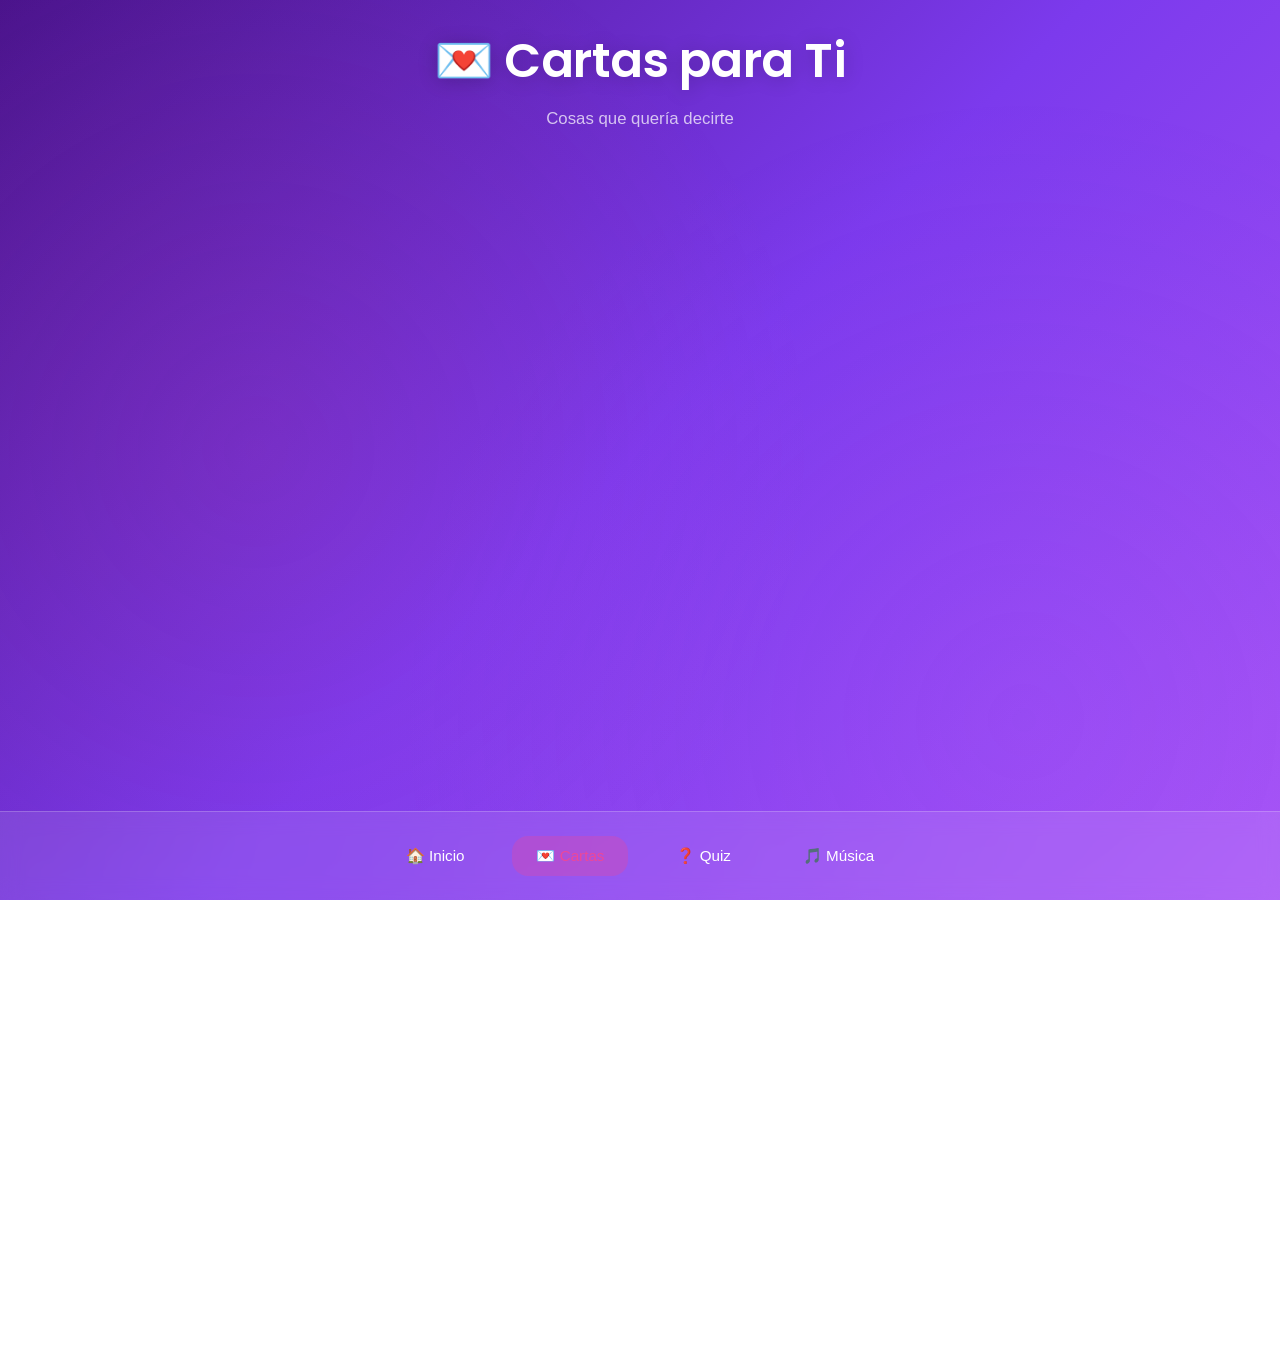
==== cartas.html @ 270d6484 "index y cartas" ====
<!DOCTYPE html>
<html lang="es">
<head>
  <meta charset="UTF-8">
  <meta name="viewport" content="width=device-width, initial-scale=1.0">
  <title>Cartas - Van & Moon</title>
  <link rel="preconnect" href="https://fonts.googleapis.com">
  <link rel="preconnect" href="https://fonts.gstatic.com" crossorigin>
  <link href="https://fonts.googleapis.com/css2?family=Poppins:wght@400;500;600;700&display=swap" rel="stylesheet">
  <link rel="stylesheet" href="cssP.css">
  <style>
    /* Estilos específicos de cartas */
    .cartas-container {
      display: flex;
      flex-direction: column;
      align-items: center;
      justify-content: center;
      min-height: 100vh;
      padding: var(--gap-lg);
      padding-bottom: 150px;
      gap: var(--gap-lg);
    }

    .cartas-header {
      text-align: center;
      animation: fadeInDown 0.8s ease forwards;
      margin-bottom: var(--gap-lg);
    }

    .cartas-header h1 {
      color: white;
      margin-bottom: var(--gap-sm);
      text-shadow: 0 2px 20px rgba(0, 0, 0, 0.2);
    }

    .cartas-header p {
      color: rgba(255, 255, 255, 0.8);
      font-size: 1.05rem;
    }

    /* Contenedor de cartas */
    .cartas-wrapper {
      display: grid;
      grid-template-columns: 1fr;
      gap: var(--gap-lg);
      width: 100%;
      max-width: 700px;
    }

    /* Carta individual */
    .carta {
      background: var(--glass-bg);
      backdrop-filter: blur(10px);
      border: 1px solid var(--glass-border);
      border-radius: var(--radius-lg);
      padding: var(--gap-lg);
      cursor: pointer;
      transition: all var(--transition-smooth);
      box-shadow: var(--shadow-md);
      opacity: 0;
      transform: scale(0.95);
      animation: fadeInUp var(--transition-smooth) ease forwards;
      min-height: 150px;
      display: flex;
      flex-direction: column;
      justify-content: center;
    }

    /* Animación con delay para cada carta */
    .carta:nth-child(1) { animation-delay: 0.1s; }
    .carta:nth-child(2) { animation-delay: 0.2s; }
    .carta:nth-child(3) { animation-delay: 0.3s; }
    .carta:nth-child(4) { animation-delay: 0.4s; }
    .carta:nth-child(5) { animation-delay: 0.5s; }

    .carta:hover {
      background: rgba(255, 255, 255, 0.15);
      transform: translateY(-8px) scale(1);
      border-color: rgba(236, 72, 153, 0.4);
      box-shadow: var(--shadow-lg);
    }

    .carta.active {
      background: rgba(236, 72, 153, 0.2);
      border-color: rgba(236, 72, 153, 0.5);
    }

    /* Encabezado de carta */
    .carta-header {
      display: flex;
      justify-content: space-between;
      align-items: center;
      margin-bottom: var(--gap-md);
    }

    .carta-numero {
      font-size: 0.9rem;
      color: rgba(255, 255, 255, 0.6);
      text-transform: uppercase;
      letter-spacing: 1px;
      font-weight: 500;
    }

    .carta-icono {
      font-size: 1.5rem;
      transition: transform var(--transition-fast);
    }

    .carta:hover .carta-icono {
      transform: scale(1.2);
    }

    .carta.active .carta-icono {
      transform: rotate(180deg);
    }

    /* Título de carta */
    .carta-titulo {
      font-size: 1.4rem;
      font-weight: 700;
      color: white;
      margin-bottom: var(--gap-sm);
      background: linear-gradient(135deg, #ec4899, #a855f7);
      -webkit-background-clip: text;
      -webkit-text-fill-color: transparent;
      background-clip: text;
    }

    /* Contenido de carta (oculto por defecto) */
    .carta-contenido {
      max-height: 0;
      overflow: hidden;
      transition: max-height var(--transition-smooth);
      color: rgba(255, 255, 255, 0.9);
      line-height: 1.8;
    }

    .carta.active .carta-contenido {
      max-height: 500px;
      margin-top: var(--gap-md);
      padding-top: var(--gap-md);
      border-top: 1px solid rgba(236, 72, 153, 0.2);
    }

    /* Subtítulo cuando está cerrada */
    .carta-preview {
      color: rgba(255, 255, 255, 0.6);
      font-size: 0.95rem;
      font-style: italic;
    }

    .carta.active .carta-preview {
      display: none;
    }

    /* Navegación inferior */
    nav {
      padding: var(--gap-md);
    }

    .nav-container {
      max-width: 700px;
      gap: var(--gap-md);
    }

    /* Responsive */
    @media (max-width: 768px) {
      .cartas-container {
        padding: var(--gap-md);
        padding-bottom: 150px;
      }

      .cartas-header h1 {
        font-size: 1.8rem;
      }

      .carta {
        padding: var(--gap-md);
        min-height: 120px;
      }

      .carta-titulo {
        font-size: 1.2rem;
      }

      .nav-container {
        gap: var(--gap-sm);
      }
    }

    @media (max-width: 480px) {
      .cartas-container {
        padding: var(--gap-sm);
        padding-bottom: 150px;
      }

      .cartas-header h1 {
        font-size: 1.5rem;
      }

      .cartas-header p {
        font-size: 0.95rem;
      }

      .carta {
        padding: var(--gap-md);
      }

      .carta-titulo {
        font-size: 1.1rem;
      }

      .carta-numero {
        font-size: 0.8rem;
      }

      .nav-container {
        gap: var(--gap-xs);
        flex-wrap: wrap;
      }

      .nav-link {
        padding: var(--gap-xs) var(--gap-sm);
        font-size: 0.8rem;
      }
    }
  </style>
</head>
<body>
  <div class="container">
    <div class="cartas-header">
      <h1>💌 Cartas para Ti</h1>
      <p>Cosas que quería decirte</p>
    </div>

    <div class="cartas-wrapper">
      <!-- Carta 1 -->
      <div class="carta" onclick="toggleCarta(this)">
        <div class="carta-header">
          <span class="carta-numero">Carta 01</span>
          <span class="carta-icono">💕</span>
        </div>
        <h3 class="carta-titulo">Por qué eres especial</h3>
        <p class="carta-preview">Haz clic para leer...</p>
        <div class="carta-contenido">
          <p>
            No es fácil explicar todo lo que sientes por alguien con palabras, 
            pero lo voy a intentar. Eres especial no porque seas perfecta, 
            sino porque en ti encuentro tranquilidad, risa, comprensión y amor genuino.
            <br><br>
            Lo que más me gusta de ti es tu forma de ver el mundo, 
            cómo luchas por lo que crees, y esa manera tuya de hacer sentir a la gente 
            que importan. Contigo, siento que puedo ser yo mismo.
          </p>
        </div>
      </div>

      <!-- Carta 2 -->
      <div class="carta" onclick="toggleCarta(this)">
        <div class="carta-header">
          <span class="carta-numero">Carta 02</span>
          <span class="carta-icono">🌙</span>
        </div>
        <h3 class="carta-titulo">Mi día favorito contigo</h3>
        <p class="carta-preview">Haz clic para leer...</p>
        <div class="carta-contenido">
          <p>
            No es un día específico, es esa sensación de venir a casa y que tú estés ahí. 
            Es despertarme sin presión de hacer nada en especial, solo estar juntos, 
            reír de cosas tontas, intentar cocinar algo que termina siendo un desastre, 
            y que aún así sea perfecto porque estoy contigo.
            <br><br>
            Son esos momentos pequeños los que realmente importan. 
            Un café, una película, conversaciones a las 2 de la mañana... 
            eso es lo que hace especial cada día.
          </p>
        </div>
      </div>

      <!-- Carta 3 -->
      <div class="carta" onclick="toggleCarta(this)">
        <div class="carta-header">
          <span class="carta-numero">Carta 03</span>
          <span class="carta-icono">✨</span>
        </div>
        <h3 class="carta-titulo">Cosas que admiro de ti</h3>
        <p class="carta-preview">Haz clic para leer...</p>
        <div class="carta-contenido">
          <p>
            Tu fuerza. La manera en que enfrentas los problemas sin rendirte, 
            sin importar cuántas veces caigas. Tu generosidad al dar amor sin esperar 
            nada a cambio. Tu sentido del humor que me hace reír en los momentos 
            más oscuros.
            <br><br>
            Admiro cómo te importan las personas, cómo das lo mejor de ti 
            en todo lo que haces. Eres inspiración, aunque no lo veas así.
          </p>
        </div>
      </div>

      <!-- Carta 4 -->
      <div class="carta" onclick="toggleCarta(this)">
        <div class="carta-header">
          <span class="carta-numero">Carta 04</span>
          <span class="carta-icono">🎵</span>
        </div>
        <h3 class="carta-titulo">Promesas para nuestro futuro</h3>
        <p class="carta-preview">Haz clic para leer...</p>
        <div class="carta-contenido">
          <p>
            Te prometo estar ahí en los buenos y malos momentos. 
            Prometo hacer el esfuerzo de comunicar lo que siento, 
            incluso cuando sea difícil. Prometo celebrar tus logros como propios 
            y apoyarte cuando dudes.
            <br><br>
            Prometo crear más momentos como estos, seguir haciendo cosas 
            que te hagan feliz, y nunca dejar de demostrarte lo importante que eres para mí.
            Contigo quiero construir una vida llena de amor y risas.
          </p>
        </div>
      </div>

      <!-- Carta 5 -->
      <div class="carta" onclick="toggleCarta(this)">
        <div class="carta-header">
          <span class="carta-numero">Carta 05</span>
          <span class="carta-icono">❤️</span>
        </div>
        <h3 class="carta-titulo">Te quiero porque...</h3>
        <p class="carta-preview">Haz clic para leer...</p>
        <div class="carta-contenido">
          <p>
            Te quiero porque no tengo que fingir contigo. Porque entiendes mis silencios 
            y celebras mis victorias. Porque eres mi lugar seguro, mi paz en la tormenta.
            <br><br>
            Te quiero porque cuando estoy contigo, siento que puedo ser mi mejor versión. 
            Porque sonríes como si el mundo fuera hermoso, y contagias esa esperanza. 
            Te quiero simplemente porque eres tú, y tú eres suficiente. Más que suficiente.
          </p>
        </div>
      </div>
    </div>
  </div>

  <!-- Navegación -->
  <nav>
    <div class="nav-container">
      <a href="index.html" class="nav-link">🏠 Inicio</a>
      <a href="cartas.html" class="nav-link active">💌 Cartas</a>
      <a href="quiz.html" class="nav-link">❓ Quiz</a>
      <a href="playlist.html" class="nav-link">🎵 Música</a>
    </div>
  </nav>

  <script>
    // Función para abrir/cerrar cartas
    function toggleCarta(element) {
      // Cerrar otras cartas
      document.querySelectorAll('.carta').forEach(carta => {
        if (carta !== element) {
          carta.classList.remove('active');
        }
      });

      // Toggle esta carta
      element.classList.toggle('active');
    }

    // Script para marcar nav activo
    function markActiveNav() {
      const currentPage = window.location.pathname.split('/').pop() || 'index.html';
      document.querySelectorAll('.nav-link').forEach(link => {
        const href = link.getAttribute('href');
        if (href === currentPage) {
          link.classList.add('active');
        }
      });
    }

    window.addEventListener('load', markActiveNav);
  </script>
</body>
</html>
---- cssP.css ----
/* ==========================================
   CSSPS GLOBAL - APLICACIÓN VAN & MOON
   ========================================== */

/* Variables de diseño */
:root {
  /* Colores primarios */
  --morado-oscuro: #4a148c;
  --morado-medio: #7c3aed;
  --morado-claro: #a855f7;
  --rosa-vibrante: #ec4899;
  --rosa-suave: #f472b6;
  --blanco-crema: #faf8f6;
  --gris-oscuro: #1f1f1f;
  
  /* Sombras y glassmorphism */
  --shadow-sm: 0 2px 8px rgba(0, 0, 0, 0.1);
  --shadow-md: 0 8px 32px rgba(0, 0, 0, 0.15);
  --shadow-lg: 0 20px 60px rgba(124, 58, 237, 0.2);
  --glass-bg: rgba(255, 255, 255, 0.1);
  --glass-border: rgba(255, 255, 255, 0.2);
  
  /* Espaciado */
  --gap-xs: 0.5rem;
  --gap-sm: 1rem;
  --gap-md: 1.5rem;
  --gap-lg: 2rem;
  --gap-xl: 3rem;
  
  /* Border radius */
  --radius-sm: 0.5rem;
  --radius-md: 1rem;
  --radius-lg: 1.5rem;
  --radius-xl: 2rem;
  
  /* Transiciones */
  --transition-fast: 0.2s ease;
  --transition-smooth: 0.4s cubic-bezier(0.4, 0, 0.2, 1);
  --transition-slow: 0.6s cubic-bezier(0.4, 0, 0.2, 1);
}

/* Reset y base */
* {
  margin: 0;
  padding: 0;
  box-sizing: border-box;
}

html {
  scroll-behavior: smooth;
}

body {
  font-family: 'Segoe UI', Tahoma, Geneva, Verdana, sans-serif;
  background: linear-gradient(135deg, #4a148c 0%, #7c3aed 50%, #a855f7 100%);
  background-attachment: fixed;
  color: var(--gris-oscuro);
  line-height: 1.6;
  min-height: 100vh;
  overflow-x: hidden;
}

/* Patrón de fondo sutil */
body::before {
  content: '';
  position: fixed;
  top: 0;
  left: 0;
  width: 100%;
  height: 100%;
  background-image: 
    radial-gradient(circle at 20% 50%, rgba(236, 72, 153, 0.1) 0%, transparent 50%),
    radial-gradient(circle at 80% 80%, rgba(168, 85, 247, 0.1) 0%, transparent 50%);
  pointer-events: none;
  z-index: -1;
}

/* Tipografía */
h1, h2, h3, h4, h5, h6 {
  font-family: 'Poppins', sans-serif;
  font-weight: 600;
  letter-spacing: -0.5px;
}

h1 {
  font-size: 3rem;
  line-height: 1.2;
}

h2 {
  font-size: 2rem;
  line-height: 1.3;
}

h3 {
  font-size: 1.5rem;
}

p {
  font-size: 1rem;
  opacity: 0.9;
}

/* Contenedor principal */
.container {
  max-width: 1000px;
  margin: 0 auto;
  padding: var(--gap-lg);
  width: 100%;
}

/* Card glassmorphism */
.card {
  background: var(--glass-bg);
  backdrop-filter: blur(10px);
  border: 1px solid var(--glass-border);
  border-radius: var(--radius-lg);
  padding: var(--gap-lg);
  box-shadow: var(--shadow-md);
  transition: all var(--transition-smooth);
}

.card:hover {
  background: rgba(255, 255, 255, 0.15);
  transform: translateY(-4px);
  box-shadow: var(--shadow-lg);
  border-color: rgba(236, 72, 153, 0.3);
}

/* Botones */
button, .btn {
  padding: 0.75rem 2rem;
  border: none;
  border-radius: var(--radius-md);
  font-size: 1rem;
  font-weight: 600;
  cursor: pointer;
  transition: all var(--transition-fast);
  text-decoration: none;
  display: inline-flex;
  align-items: center;
  justify-content: center;
  gap: var(--gap-xs);
  font-family: 'Poppins', sans-serif;
}

/* Botón primario */
.btn-primary {
  background: linear-gradient(135deg, #ec4899, #a855f7);
  color: white;
  box-shadow: var(--shadow-md);
}

.btn-primary:hover {
  transform: translateY(-2px);
  box-shadow: var(--shadow-lg);
}

.btn-primary:active {
  transform: translateY(0);
}

/* Botón secundario */
.btn-secondary {
  background: var(--glass-bg);
  border: 2px solid var(--rosa-vibrante);
  color: white;
}

.btn-secondary:hover {
  background: rgba(236, 72, 153, 0.2);
}

/* Navegación */
nav {
  background: var(--glass-bg);
  backdrop-filter: blur(10px);
  border-top: 1px solid var(--glass-border);
  padding: var(--gap-md);
  position: fixed;
  bottom: 0;
  left: 0;
  right: 0;
  z-index: 100;
}

.nav-container {
  max-width: 1000px;
  margin: 0 auto;
  display: flex;
  justify-content: center;
  gap: var(--gap-lg);
  flex-wrap: wrap;
}

.nav-link {
  color: white;
  text-decoration: none;
  padding: var(--gap-xs) var(--gap-md);
  border-radius: var(--radius-md);
  transition: all var(--transition-fast);
  font-weight: 500;
  font-size: 0.95rem;
}

.nav-link:hover,
.nav-link.active {
  background: rgba(236, 72, 153, 0.3);
  color: #ec4899;
}

/* Animaciones */
@keyframes fadeInUp {
  from {
    opacity: 0;
    transform: translateY(30px);
  }
  to {
    opacity: 1;
    transform: translateY(0);
  }
}

@keyframes fadeInDown {
  from {
    opacity: 0;
    transform: translateY(-30px);
  }
  to {
    opacity: 1;
    transform: translateY(0);
  }
}

@keyframes slideInLeft {
  from {
    opacity: 0;
    transform: translateX(-50px);
  }
  to {
    opacity: 1;
    transform: translateX(0);
  }
}

@keyframes pulse-glow {
  0%, 100% {
    box-shadow: var(--shadow-md);
  }
  50% {
    box-shadow: var(--shadow-lg);
  }
}

@keyframes float {
  0%, 100% {
    transform: translateY(0px);
  }
  50% {
    transform: translateY(-10px);
  }
}

.fade-in-up {
  animation: fadeInUp var(--transition-slow) ease forwards;
}

.fade-in-down {
  animation: fadeInDown var(--transition-slow) ease forwards;
}

.slide-in-left {
  animation: slideInLeft var(--transition-slow) ease forwards;
}

.pulse-glow {
  animation: pulse-glow 2s ease-in-out infinite;
}

.float {
  animation: float 3s ease-in-out infinite;
}

/* Utilidades */
.text-center {
  text-align: center;
}

.text-white {
  color: white;
}

.text-gradient {
  background: linear-gradient(135deg, #ec4899, #a855f7);
  -webkit-background-clip: text;
  -webkit-text-fill-color: transparent;
  background-clip: text;
}

.mt-sm { margin-top: var(--gap-sm); }
.mt-md { margin-top: var(--gap-md); }
.mt-lg { margin-top: var(--gap-lg); }
.mt-xl { margin-top: var(--gap-xl); }

.mb-sm { margin-bottom: var(--gap-sm); }
.mb-md { margin-bottom: var(--gap-md); }
.mb-lg { margin-bottom: var(--gap-lg); }
.mb-xl { margin-bottom: var(--gap-xl); }

.gap-sm { gap: var(--gap-sm); }
.gap-md { gap: var(--gap-md); }
.gap-lg { gap: var(--gap-lg); }

.flex-center {
  display: flex;
  align-items: center;
  justify-content: center;
}

.flex-between {
  display: flex;
  align-items: center;
  justify-content: space-between;
}

.flex-col {
  display: flex;
  flex-direction: column;
}

.grid-2 {
  display: grid;
  grid-template-columns: repeat(auto-fit, minmax(300px, 1fr));
  gap: var(--gap-lg);
}

/* Responsive */
@media (max-width: 768px) {
  h1 {
    font-size: 2rem;
  }
  
  h2 {
    font-size: 1.5rem;
  }
  
  .container {
    padding: var(--gap-md);
    padding-bottom: 120px;
  }
  
  nav {
    padding: var(--gap-sm);
  }
  
  .nav-container {
    gap: var(--gap-sm);
  }
  
  .nav-link {
    padding: var(--gap-xs) var(--gap-sm);
    font-size: 0.85rem;
  }
}

@media (max-width: 480px) {
  h1 {
    font-size: 1.5rem;
  }
  
  h2 {
    font-size: 1.25rem;
  }
  
  button, .btn {
    padding: 0.6rem 1.5rem;
    font-size: 0.9rem;
  }
  
  .card {
    padding: var(--gap-md);
  }
}
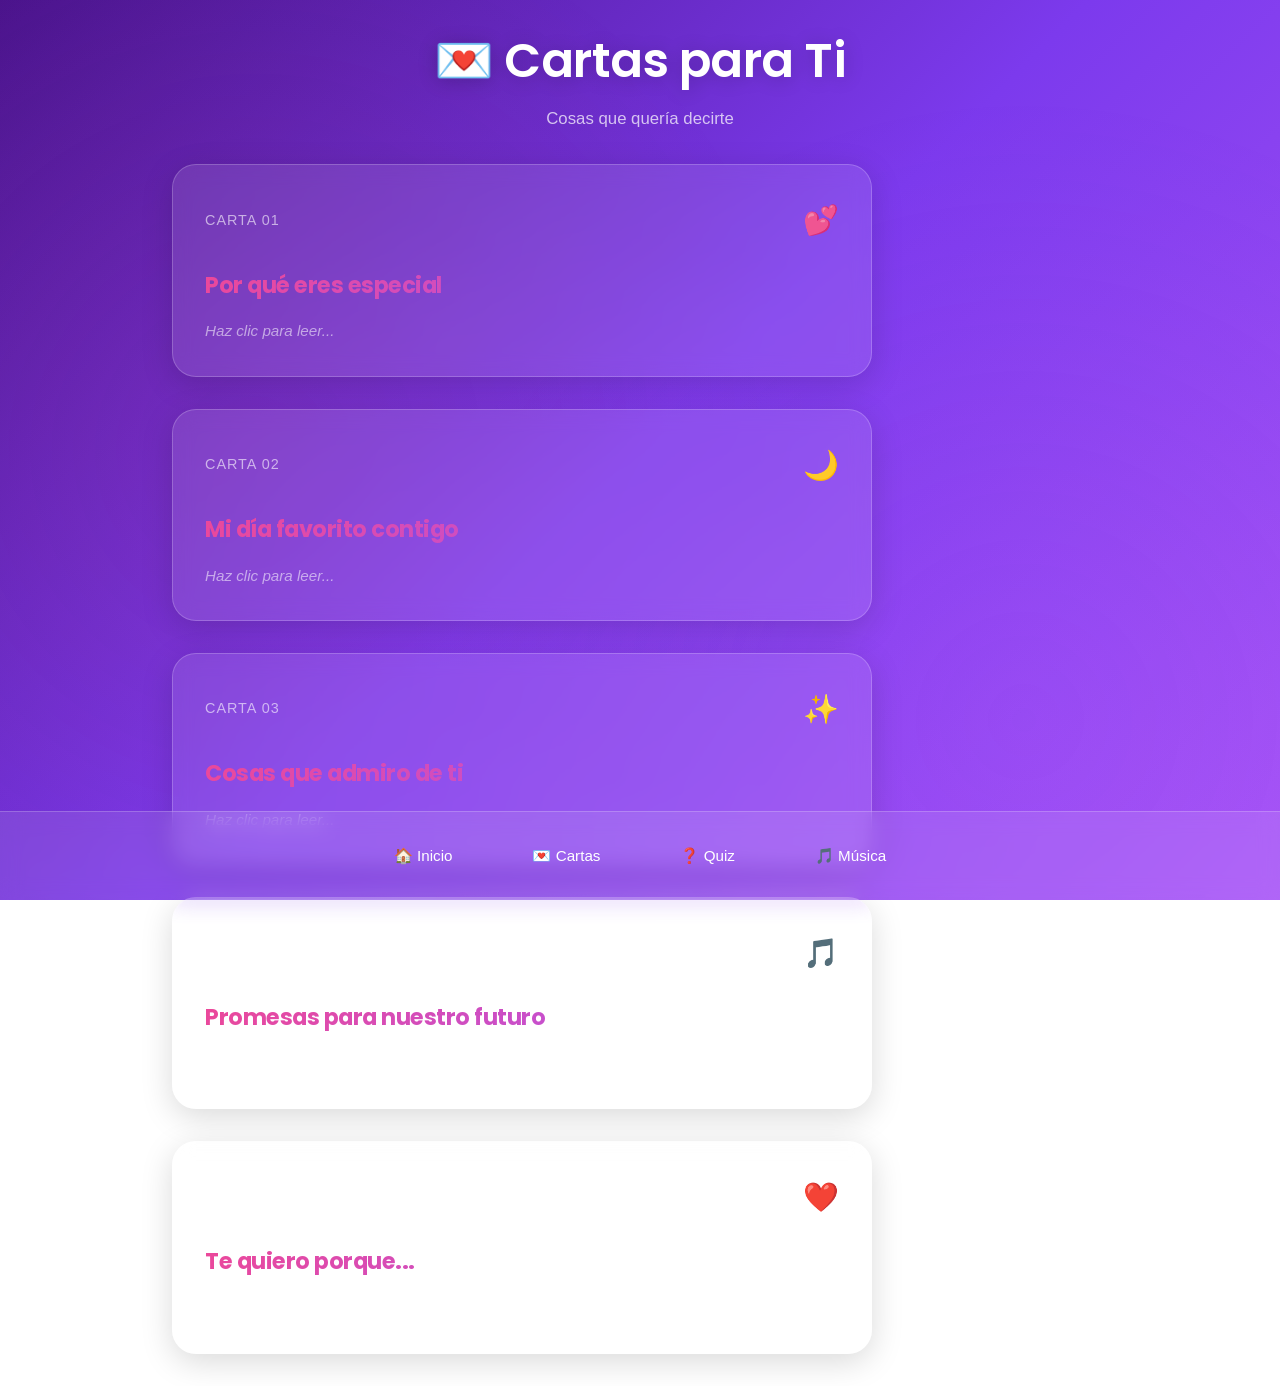
==== commit caf56d81: "correccion de errores cartas y archivo nav.hmtl" ====
--- a/cartas.html
+++ b/cartas.html
@@ -15,9 +15,7 @@
       flex-direction: column;
       align-items: center;
       justify-content: center;
-      min-height: 100vh;
-      padding: var(--gap-lg);
-      padding-bottom: 150px;
+      min-height: calc(100vh - 120px);
       gap: var(--gap-lg);
     }
 
@@ -57,13 +55,8 @@
       cursor: pointer;
       transition: all var(--transition-smooth);
       box-shadow: var(--shadow-md);
-      opacity: 0;
-      transform: scale(0.95);
       animation: fadeInUp var(--transition-smooth) ease forwards;
-      min-height: 150px;
-      display: flex;
-      flex-direction: column;
-      justify-content: center;
+      display: block;
     }
 
     /* Animación con delay para cada carta */
@@ -75,7 +68,7 @@
 
     .carta:hover {
       background: rgba(255, 255, 255, 0.15);
-      transform: translateY(-8px) scale(1);
+      transform: translateY(-8px);
       border-color: rgba(236, 72, 153, 0.4);
       box-shadow: var(--shadow-lg);
     }
@@ -102,8 +95,9 @@
     }
 
     .carta-icono {
-      font-size: 1.5rem;
+      font-size: 1.8rem;
       transition: transform var(--transition-fast);
+      display: inline-block;
     }
 
     .carta:hover .carta-icono {
@@ -124,50 +118,40 @@
       -webkit-background-clip: text;
       -webkit-text-fill-color: transparent;
       background-clip: text;
-    }
-
-    /* Contenido de carta (oculto por defecto) */
-    .carta-contenido {
-      max-height: 0;
-      overflow: hidden;
-      transition: max-height var(--transition-smooth);
-      color: rgba(255, 255, 255, 0.9);
-      line-height: 1.8;
-    }
-
-    .carta.active .carta-contenido {
-      max-height: 500px;
-      margin-top: var(--gap-md);
-      padding-top: var(--gap-md);
-      border-top: 1px solid rgba(236, 72, 153, 0.2);
-    }
-
-    /* Subtítulo cuando está cerrada */
+      display: block;
+    }
+
+    /* Preview de carta */
     .carta-preview {
       color: rgba(255, 255, 255, 0.6);
       font-size: 0.95rem;
       font-style: italic;
+      display: block;
     }
 
     .carta.active .carta-preview {
       display: none;
     }
 
-    /* Navegación inferior */
-    nav {
-      padding: var(--gap-md);
-    }
-
-    .nav-container {
-      max-width: 700px;
-      gap: var(--gap-md);
+    /* Contenido de carta (oculto por defecto) */
+    .carta-contenido {
+      display: none;
+      color: rgba(255, 255, 255, 0.9);
+      line-height: 1.8;
+      margin-top: var(--gap-md);
+      padding-top: var(--gap-md);
+      border-top: 1px solid rgba(236, 72, 153, 0.2);
+      animation: fadeInUp var(--transition-smooth);
+    }
+
+    .carta.active .carta-contenido {
+      display: block;
     }
 
     /* Responsive */
     @media (max-width: 768px) {
       .cartas-container {
-        padding: var(--gap-md);
-        padding-bottom: 150px;
+        min-height: calc(100vh - 100px);
       }
 
       .cartas-header h1 {
@@ -176,24 +160,18 @@
 
       .carta {
         padding: var(--gap-md);
-        min-height: 120px;
       }
 
       .carta-titulo {
         font-size: 1.2rem;
       }
 
-      .nav-container {
-        gap: var(--gap-sm);
+      .nav-link {
+        font-size: 1rem;
       }
     }
 
     @media (max-width: 480px) {
-      .cartas-container {
-        padding: var(--gap-sm);
-        padding-bottom: 150px;
-      }
-
       .cartas-header h1 {
         font-size: 1.5rem;
       }
@@ -214,19 +192,16 @@
         font-size: 0.8rem;
       }
 
-      .nav-container {
-        gap: var(--gap-xs);
-        flex-wrap: wrap;
-      }
-
       .nav-link {
-        padding: var(--gap-xs) var(--gap-sm);
-        font-size: 0.8rem;
+        font-size: 0.95rem;
       }
     }
   </style>
 </head>
 <body>
+  <!-- Nav incluida aquí -->
+  <div id="navbar"></div>
+
   <div class="container">
     <div class="cartas-header">
       <h1>💌 Cartas para Ti</h1>
@@ -341,16 +316,6 @@
       </div>
     </div>
   </div>
-
-  <!-- Navegación -->
-  <nav>
-    <div class="nav-container">
-      <a href="index.html" class="nav-link">🏠 Inicio</a>
-      <a href="cartas.html" class="nav-link active">💌 Cartas</a>
-      <a href="quiz.html" class="nav-link">❓ Quiz</a>
-      <a href="playlist.html" class="nav-link">🎵 Música</a>
-    </div>
-  </nav>
 
   <script>
     // Función para abrir/cerrar cartas
@@ -366,18 +331,13 @@
       element.classList.toggle('active');
     }
 
-    // Script para marcar nav activo
-    function markActiveNav() {
-      const currentPage = window.location.pathname.split('/').pop() || 'index.html';
-      document.querySelectorAll('.nav-link').forEach(link => {
-        const href = link.getAttribute('href');
-        if (href === currentPage) {
-          link.classList.add('active');
-        }
-      });
-    }
-
-    window.addEventListener('load', markActiveNav);
+    // Cargar la nav desde nav.html
+    fetch('nav.html')
+      .then(response => response.text())
+      .then(data => {
+        document.getElementById('navbar').innerHTML = data;
+      })
+      .catch(error => console.error('Error cargando nav:', error));
   </script>
 </body>
 </html>
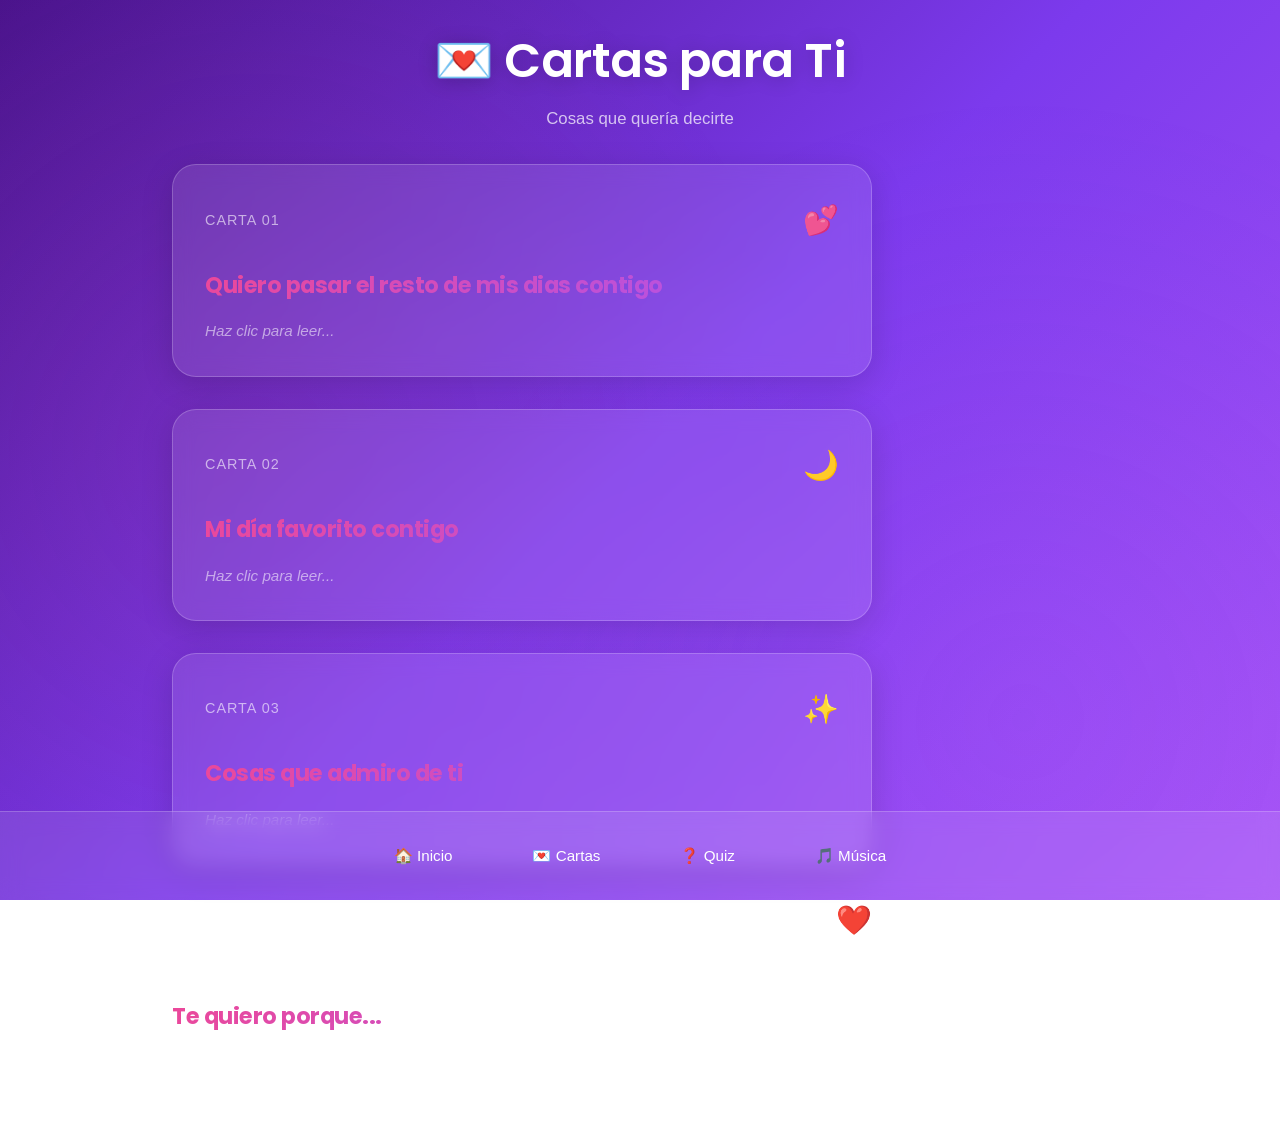
==== commit 17d6ab03: "Arreglos menores" ====
--- a/cartas.html
+++ b/cartas.html
@@ -215,17 +215,14 @@
           <span class="carta-numero">Carta 01</span>
           <span class="carta-icono">💕</span>
         </div>
-        <h3 class="carta-titulo">Por qué eres especial</h3>
+        <h3 class="carta-titulo">Quiero pasar el resto de mis dias contigo</h3>
         <p class="carta-preview">Haz clic para leer...</p>
         <div class="carta-contenido">
           <p>
-            No es fácil explicar todo lo que sientes por alguien con palabras, 
-            pero lo voy a intentar. Eres especial no porque seas perfecta, 
-            sino porque en ti encuentro tranquilidad, risa, comprensión y amor genuino.
+            Porque cada momento que te veo a los ojos es especial. Veo tu sonrisa y se que esa es la risa que quiero proteger y ver el resto de mi vida. 
+            Quiero casarme contigo, no porque sienta que necesito un papel para demostrar que te amo, sino porque en ti encuentro tranquilidad, risa, comprensión y amor genuino.
             <br><br>
-            Lo que más me gusta de ti es tu forma de ver el mundo, 
-            cómo luchas por lo que crees, y esa manera tuya de hacer sentir a la gente 
-            que importan. Contigo, siento que puedo ser yo mismo.
+            Amo tu forma de ver el mundo, cómo luchas por lo que quieres, y esa manera tuya de hacer sentir a la gente que importan, aunque aveces no sea a las personas correctas. 
           </p>
         </div>
       </div>
@@ -240,14 +237,10 @@
         <p class="carta-preview">Haz clic para leer...</p>
         <div class="carta-contenido">
           <p>
-            No es un día específico, es esa sensación de venir a casa y que tú estés ahí. 
-            Es despertarme sin presión de hacer nada en especial, solo estar juntos, 
-            reír de cosas tontas, intentar cocinar algo que termina siendo un desastre, 
-            y que aún así sea perfecto porque estoy contigo.
+            ah jajaj te engañe, no hay un día favorito porque cada día que pasamos juntos es diferente y eso lo hace tan especial que siento que es el mejor día de todos.
+            No hay un día especifico ni momento porque....
             <br><br>
-            Son esos momentos pequeños los que realmente importan. 
-            Un café, una película, conversaciones a las 2 de la mañana... 
-            eso es lo que hace especial cada día.
+            Son esos momentos pequeños los que realmente importan. Nuestras risas tontas al platicar, nuestros abrazos cada vez que nos vemos, nuestras llamadas que aveces aunque no tengan un proposito siempre me hacen el día.
           </p>
         </div>
       </div>
@@ -262,41 +255,16 @@
         <p class="carta-preview">Haz clic para leer...</p>
         <div class="carta-contenido">
           <p>
-            Tu fuerza. La manera en que enfrentas los problemas sin rendirte, 
-            sin importar cuántas veces caigas. Tu generosidad al dar amor sin esperar 
-            nada a cambio. Tu sentido del humor que me hace reír en los momentos 
-            más oscuros.
+            Admiro casi todo de ti, tu cuerpo tan bonito, tu mente, tu fuerza para levantarte cada día y definitivamente la manera en que enfrentas los problemas sin importar cuántas veces caigas.
+            Tu generosidad al dar amor sin esperar nada a cambio, tu sentido del humor que nos hacen reír en cualquier momento.
             <br><br>
-            Admiro cómo te importan las personas, cómo das lo mejor de ti 
-            en todo lo que haces. Eres inspiración, aunque no lo veas así.
+            Eres inspiración
           </p>
         </div>
       </div>
 
-      <!-- Carta 4 -->
-      <div class="carta" onclick="toggleCarta(this)">
-        <div class="carta-header">
-          <span class="carta-numero">Carta 04</span>
-          <span class="carta-icono">🎵</span>
-        </div>
-        <h3 class="carta-titulo">Promesas para nuestro futuro</h3>
-        <p class="carta-preview">Haz clic para leer...</p>
-        <div class="carta-contenido">
-          <p>
-            Te prometo estar ahí en los buenos y malos momentos. 
-            Prometo hacer el esfuerzo de comunicar lo que siento, 
-            incluso cuando sea difícil. Prometo celebrar tus logros como propios 
-            y apoyarte cuando dudes.
-            <br><br>
-            Prometo crear más momentos como estos, seguir haciendo cosas 
-            que te hagan feliz, y nunca dejar de demostrarte lo importante que eres para mí.
-            Contigo quiero construir una vida llena de amor y risas.
-          </p>
-        </div>
-      </div>
-
-      <!-- Carta 5 -->
-      <div class="carta" onclick="toggleCarta(this)">
+
+    
         <div class="carta-header">
           <span class="carta-numero">Carta 05</span>
           <span class="carta-icono">❤️</span>
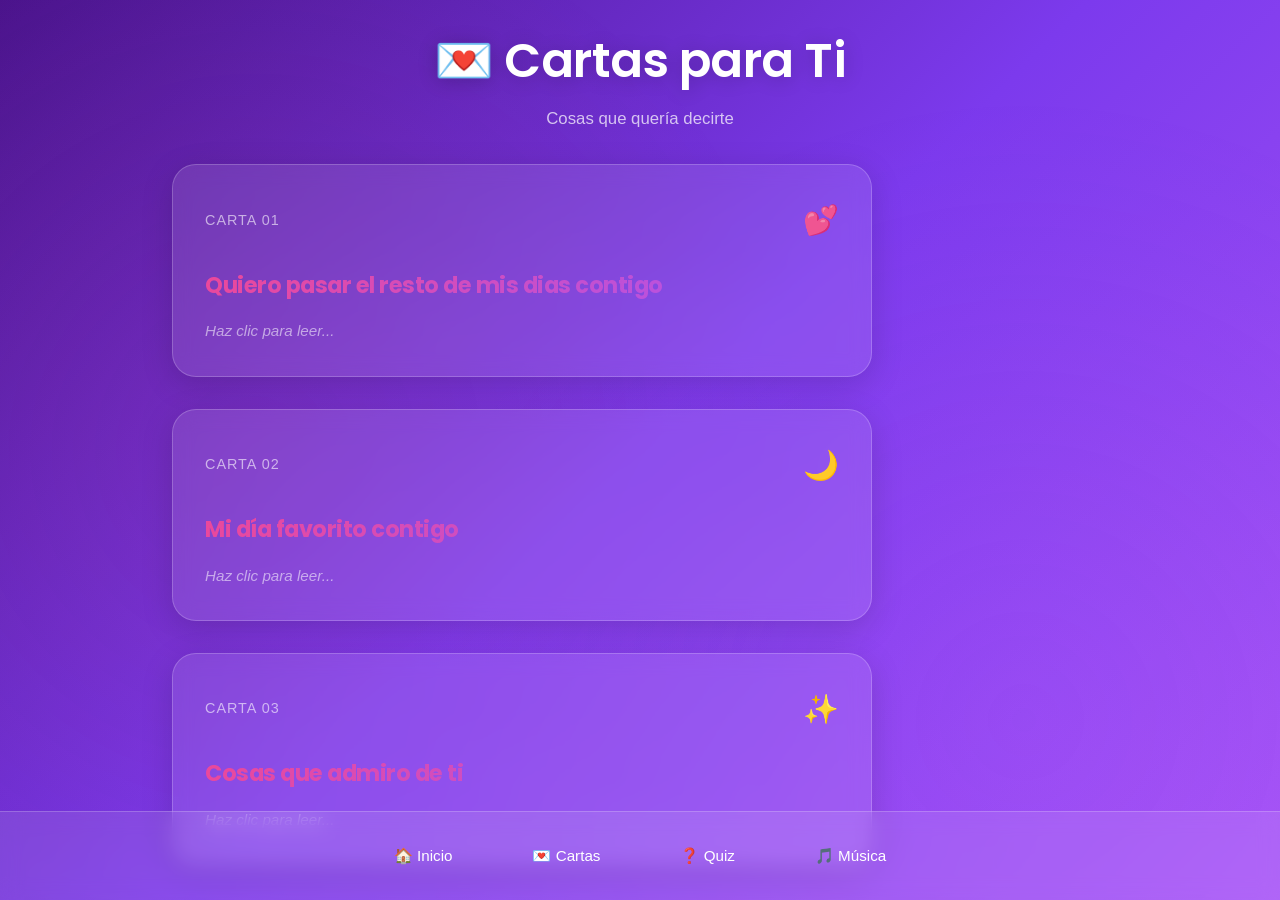
==== commit 5ad8c08e: "Arreglos menores 2" ====
--- a/cartas.html
+++ b/cartas.html
@@ -263,24 +263,6 @@
         </div>
       </div>
 
-
-    
-        <div class="carta-header">
-          <span class="carta-numero">Carta 05</span>
-          <span class="carta-icono">❤️</span>
-        </div>
-        <h3 class="carta-titulo">Te quiero porque...</h3>
-        <p class="carta-preview">Haz clic para leer...</p>
-        <div class="carta-contenido">
-          <p>
-            Te quiero porque no tengo que fingir contigo. Porque entiendes mis silencios 
-            y celebras mis victorias. Porque eres mi lugar seguro, mi paz en la tormenta.
-            <br><br>
-            Te quiero porque cuando estoy contigo, siento que puedo ser mi mejor versión. 
-            Porque sonríes como si el mundo fuera hermoso, y contagias esa esperanza. 
-            Te quiero simplemente porque eres tú, y tú eres suficiente. Más que suficiente.
-          </p>
-        </div>
       </div>
     </div>
   </div>
